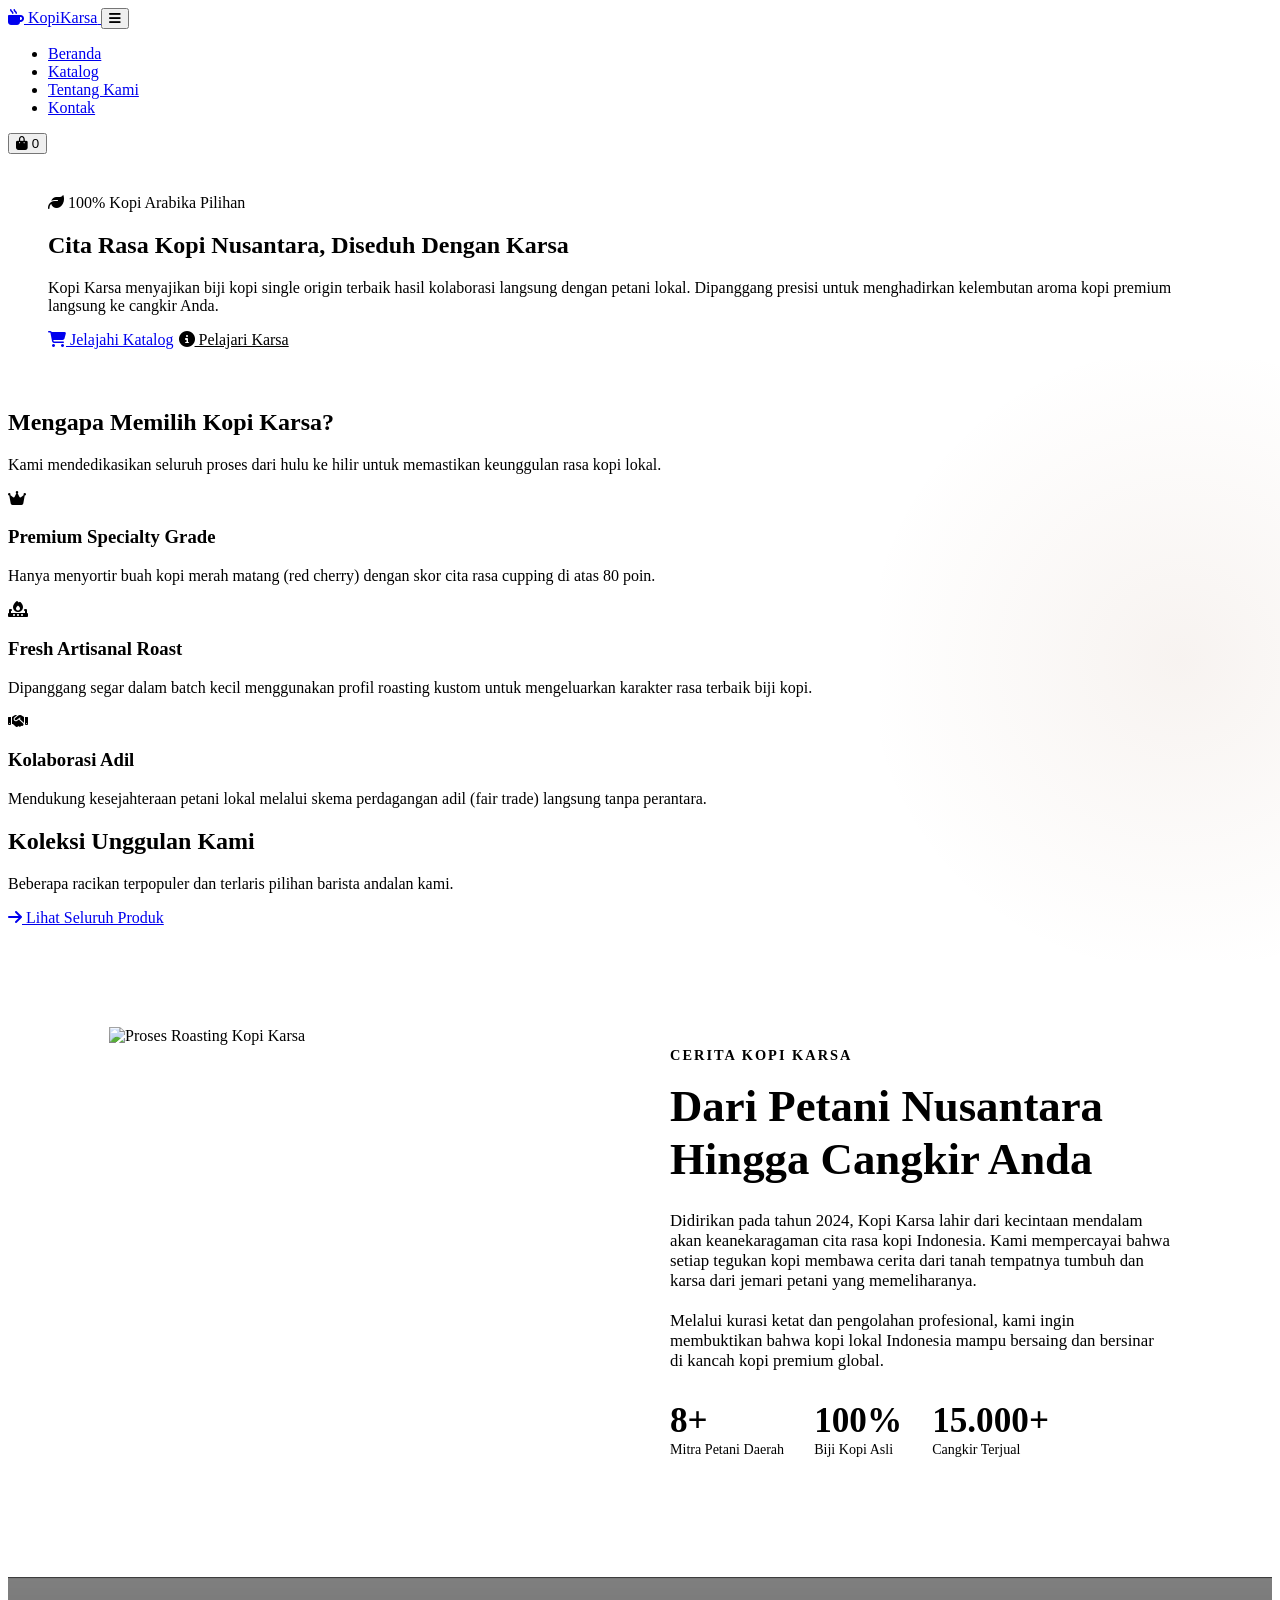
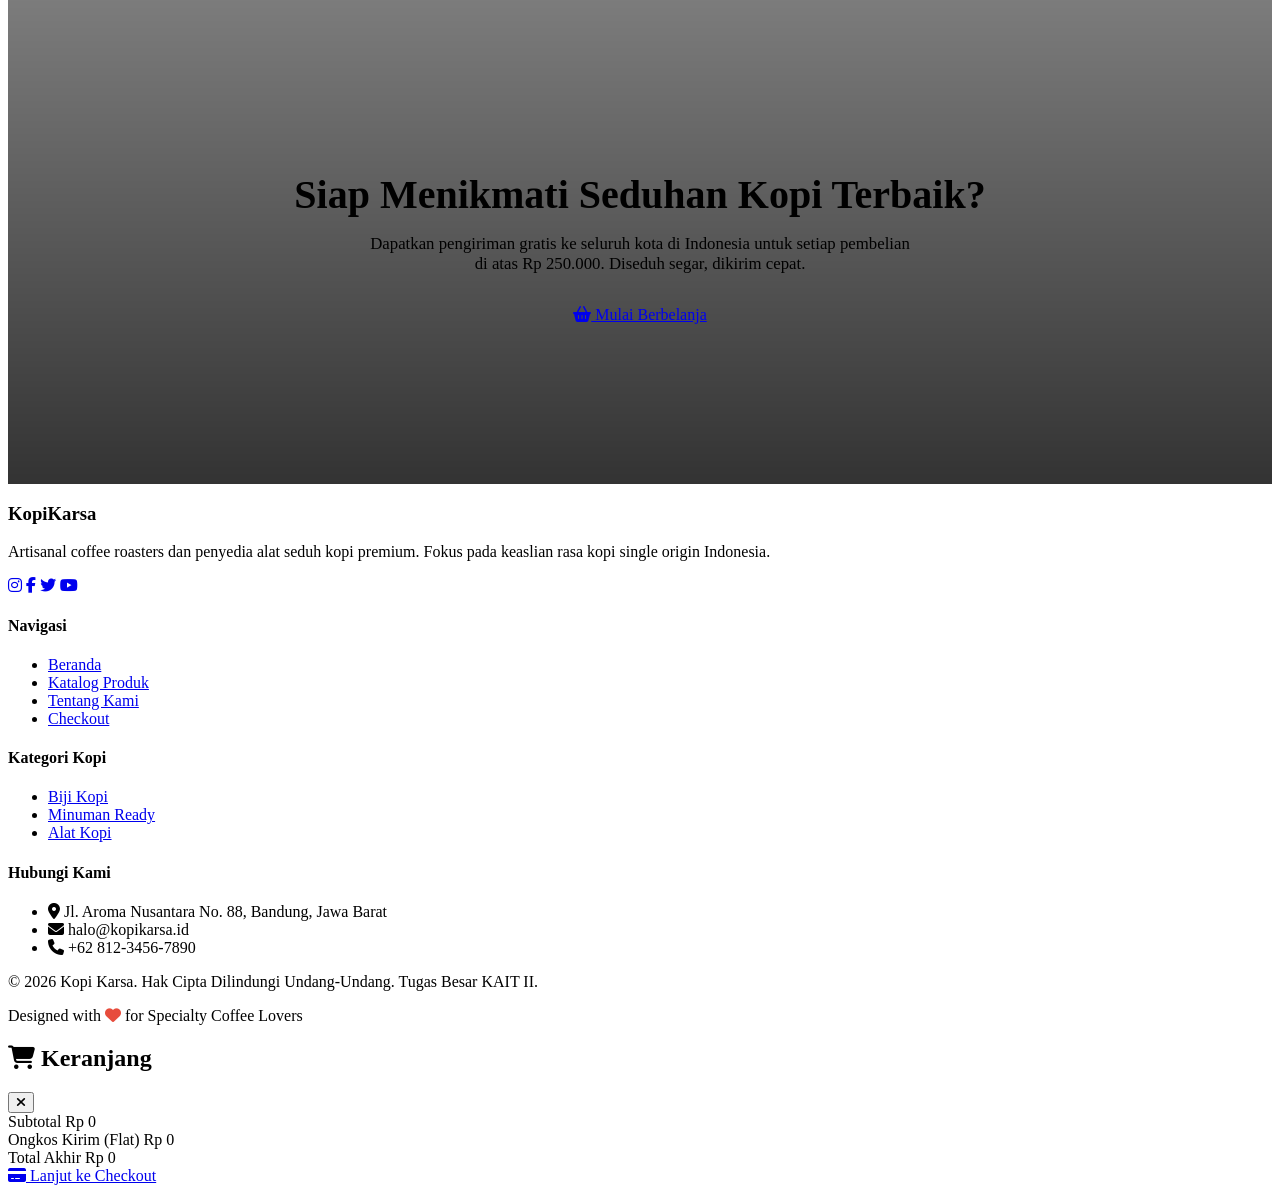
==== index.html @ cb3f7cf4 "initial commit" ====
<!DOCTYPE html>
<html lang="id">
<head>
  <meta charset="UTF-8">
  <meta name="viewport" content="width=device-width, initial-scale=1.0">
  <title>Kopi Karsa | Artisanal Coffee & Specialty Roastery</title>
  
  <!-- Meta Descriptions for SEO -->
  <meta name="description" content="Kopi Karsa menghadirkan biji kopi Arabika single origin premium terbaik dari petani lokal Indonesia. Roasting lokal segar dengan rasa autentik. Beli sekarang.">
  <meta name="keywords" content="kopi gayo, kopi specialty, biji kopi arabika, kopi lokal indonesia, kopi karsa, cold brew, manual brew, kopi premium">
  
  <!-- FontAwesome for Premium Icons -->
  <link rel="stylesheet" href="https://cdnjs.cloudflare.com/ajax/libs/font-awesome/6.4.0/css/all.min.css">
  
  <!-- Custom Style stylesheet -->
  <link rel="stylesheet" href="css/style.css">
</head>
<body>

  <!-- Background Decorative Glowing Spheres -->
  <div class="hero-glow"></div>
  <div style="position: absolute; width: 600px; height: 600px; background: radial-gradient(circle, rgba(156, 102, 68, 0.08) 0%, rgba(0,0,0,0) 75%); top: 40%; right: -200px; pointer-events: none; z-index: 1;"></div>

  <!-- Header Navigation -->
  <header>
    <div class="nav-container">
      <a href="index.html" class="nav-logo">
        <i class="fas fa-mug-hot" style="color: var(--color-primary);"></i>
        Kopi<span>Karsa</span>
      </a>
      
      <button class="menu-toggle" id="menu-toggle-btn" aria-label="Toggle Navigation Menu">
        <i class="fas fa-bars"></i>
      </button>

      <nav>
        <ul class="nav-links" id="nav-links-menu">
          <li><a href="index.html" class="active">Beranda</a></li>
          <li><a href="katalog.html">Katalog</a></li>
          <li><a href="#tentang-kami">Tentang Kami</a></li>
          <li><a href="#kontak">Kontak</a></li>
        </ul>
      </nav>

      <div class="nav-actions">
        <button id="cart-badge-btn" class="cart-badge-btn" aria-label="Open Shopping Cart">
          <i class="fas fa-shopping-bag"></i>
          <span class="cart-count" id="cart-badge-count">0</span>
        </button>
      </div>
    </div>
  </header>

  <!-- Hero Section -->
  <section class="hero">
    <div class="hero-content glass-panel" style="padding: 40px; border-radius: var(--border-radius-lg);">
      <span class="hero-badge"><i class="fas fa-leaf"></i> 100% Kopi Arabika Pilihan</span>
      <h1>Cita Rasa Kopi Nusantara, Diseduh Dengan <span>Karsa</span></h1>
      <p>Kopi Karsa menyajikan biji kopi single origin terbaik hasil kolaborasi langsung dengan petani lokal. Dipanggang presisi untuk menghadirkan kelembutan aroma kopi premium langsung ke cangkir Anda.</p>
      <div class="hero-actions">
        <a href="katalog.html" class="btn btn-primary"><i class="fas fa-shopping-cart"></i> Jelajahi Katalog</a>
        <a href="#tentang-kami" class="btn btn-glass btn-outline" style="border: 1px solid rgba(255,255,255,0.2); color: var(--text-main);"><i class="fas fa-circle-info"></i> Pelajari Karsa</a>
      </div>
    </div>
  </section>

  <!-- Highlights / Features Section -->
  <section class="features-section">
    <div class="section-header">
      <h2>Mengapa Memilih Kopi Karsa?</h2>
      <p>Kami mendedikasikan seluruh proses dari hulu ke hilir untuk memastikan keunggulan rasa kopi lokal.</p>
      <div class="section-divider"></div>
    </div>
    
    <div class="features-grid">
      <div class="feature-card glass-panel glass-panel-hover">
        <div class="feature-icon">
          <i class="fas fa-crown"></i>
        </div>
        <h3>Premium Specialty Grade</h3>
        <p>Hanya menyortir buah kopi merah matang (red cherry) dengan skor cita rasa cupping di atas 80 poin.</p>
      </div>

      <div class="feature-card glass-panel glass-panel-hover">
        <div class="feature-icon">
          <i class="fas fa-fire-burner"></i>
        </div>
        <h3>Fresh Artisanal Roast</h3>
        <p>Dipanggang segar dalam batch kecil menggunakan profil roasting kustom untuk mengeluarkan karakter rasa terbaik biji kopi.</p>
      </div>

      <div class="feature-card glass-panel glass-panel-hover">
        <div class="feature-icon">
          <i class="fas fa-handshake"></i>
        </div>
        <h3>Kolaborasi Adil</h3>
        <p>Mendukung kesejahteraan petani lokal melalui skema perdagangan adil (fair trade) langsung tanpa perantara.</p>
      </div>
    </div>
  </section>

  <!-- Featured Products Showcase -->
  <section class="featured-section">
    <div class="section-header">
      <h2>Koleksi Unggulan Kami</h2>
      <p>Beberapa racikan terpopuler dan terlaris pilihan barista andalan kami.</p>
      <div class="section-divider"></div>
    </div>

    <!-- Product Grid filled dynamically by JS -->
    <div class="product-grid" id="featured-product-grid" style="max-width: 1200px; margin: 0 auto;">
      <!-- JavaScript will inject cards here -->
    </div>

    <div class="featured-actions">
      <a href="katalog.html" class="btn btn-outline"><i class="fas fa-arrow-right"></i> Lihat Seluruh Produk</a>
    </div>
  </section>

  <!-- Brand Philosophy (Tentang Kami) -->
  <section id="tentang-kami" style="padding: 100px 8%; position: relative;">
    <div style="display: grid; grid-template-columns: 1fr 1fr; gap: 60px; align-items: center; max-width: 1200px; margin: 0 auto;">
      <div class="glass-panel" style="overflow: hidden; border-radius: var(--border-radius-lg); height: 450px;">
        <!-- Embedded Unsplash Coffee Roast Process Image -->
        <img src="https://images.unsplash.com/photo-1511920170033-f8396924c348?q=80&w=600&auto=format&fit=crop" alt="Proses Roasting Kopi Karsa" style="width: 100%; height: 100%; object-fit: cover;">
      </div>
      
      <div>
        <span style="color: var(--color-primary); text-transform: uppercase; letter-spacing: 2px; font-size: 0.9rem; font-weight: 600;">Cerita Kopi Karsa</span>
        <h2 style="font-size: 2.8rem; margin: 16px 0 24px; line-height: 1.2;">Dari Petani Nusantara Hingga Cangkir Anda</h2>
        <p style="color: var(--text-muted); margin-bottom: 20px; font-size: 1.05rem;">
          Didirikan pada tahun 2024, Kopi Karsa lahir dari kecintaan mendalam akan keanekaragaman cita rasa kopi Indonesia. Kami mempercayai bahwa setiap tegukan kopi membawa cerita dari tanah tempatnya tumbuh dan karsa dari jemari petani yang memeliharanya.
        </p>
        <p style="color: var(--text-muted); margin-bottom: 30px; font-size: 1.05rem;">
          Melalui kurasi ketat dan pengolahan profesional, kami ingin membuktikan bahwa kopi lokal Indonesia mampu bersaing dan bersinar di kancah kopi premium global.
        </p>
        <div style="display: flex; gap: 30px;">
          <div style="display: flex; flex-direction: column;">
            <span style="color: var(--color-primary); font-size: 2.2rem; font-family: var(--font-serif); font-weight: 700;">8+</span>
            <span style="color: var(--text-muted); font-size: 0.88rem;">Mitra Petani Daerah</span>
          </div>
          <div style="display: flex; flex-direction: column;">
            <span style="color: var(--color-primary); font-size: 2.2rem; font-family: var(--font-serif); font-weight: 700;">100%</span>
            <span style="color: var(--text-muted); font-size: 0.88rem;">Biji Kopi Asli</span>
          </div>
          <div style="display: flex; flex-direction: column;">
            <span style="color: var(--color-primary); font-size: 2.2rem; font-family: var(--font-serif); font-weight: 700;">15.000+</span>
            <span style="color: var(--text-muted); font-size: 0.88rem;">Cangkir Terjual</span>
          </div>
        </div>
      </div>
    </div>
  </section>

  <!-- CTA Banner Section -->
  <section style="padding: 100px 8%; background: linear-gradient(rgba(0,0,0,0.5), rgba(0,0,0,0.8)), url('assets/images/coffee_hero.png'); background-size: cover; background-position: center; border-top: 1px solid rgba(255,255,255,0.05); text-align: center;">
    <div class="glass-panel" style="max-width: 800px; margin: 0 auto; padding: 60px 40px; border-radius: var(--border-radius-lg);">
      <h2 style="font-size: 2.5rem; margin-bottom: 16px;">Siap Menikmati Seduhan Kopi Terbaik?</h2>
      <p style="color: var(--text-muted); max-width: 550px; margin: 0 auto 32px; font-size: 1.05rem;">
        Dapatkan pengiriman gratis ke seluruh kota di Indonesia untuk setiap pembelian di atas Rp 250.000. Diseduh segar, dikirim cepat.
      </p>
      <a href="katalog.html" class="btn btn-primary"><i class="fas fa-shopping-basket"></i> Mulai Berbelanja</a>
    </div>
  </section>

  <!-- Contacts and Footer -->
  <footer id="kontak">
    <div class="footer-grid">
      <div class="footer-brand">
        <h3>Kopi<span>Karsa</span></h3>
        <p>Artisanal coffee roasters dan penyedia alat seduh kopi premium. Fokus pada keaslian rasa kopi single origin Indonesia.</p>
        <div class="social-links">
          <a href="#" class="social-icon" aria-label="Instagram"><i class="fab fa-instagram"></i></a>
          <a href="#" class="social-icon" aria-label="Facebook"><i class="fab fa-facebook-f"></i></a>
          <a href="#" class="social-icon" aria-label="Twitter"><i class="fab fa-twitter"></i></a>
          <a href="#" class="social-icon" aria-label="YouTube"><i class="fab fa-youtube"></i></a>
        </div>
      </div>

      <div class="footer-col">
        <h4>Navigasi</h4>
        <ul>
          <li><a href="index.html">Beranda</a></li>
          <li><a href="katalog.html">Katalog Produk</a></li>
          <li><a href="#tentang-kami">Tentang Kami</a></li>
          <li><a href="checkout.html">Checkout</a></li>
        </ul>
      </div>

      <div class="footer-col">
        <h4>Kategori Kopi</h4>
        <ul>
          <li><a href="katalog.html?category=Biji+Kopi">Biji Kopi</a></li>
          <li><a href="katalog.html?category=Minuman+Ready">Minuman Ready</a></li>
          <li><a href="katalog.html?category=Alat+Kopi">Alat Kopi</a></li>
        </ul>
      </div>

      <div class="footer-col">
        <h4>Hubungi Kami</h4>
        <ul class="contact-info-list">
          <li>
            <i class="fas fa-location-dot"></i>
            <span>Jl. Aroma Nusantara No. 88, Bandung, Jawa Barat</span>
          </li>
          <li>
            <i class="fas fa-envelope"></i>
            <span>halo@kopikarsa.id</span>
          </li>
          <li>
            <i class="fas fa-phone"></i>
            <span>+62 812-3456-7890</span>
          </li>
        </ul>
      </div>
    </div>

    <div class="footer-bottom">
      <p>&copy; 2026 Kopi Karsa. Hak Cipta Dilindungi Undang-Undang. Tugas Besar KAIT II.</p>
      <p>Designed with <i class="fas fa-heart" style="color: #e74c3c;"></i> for Specialty Coffee Lovers</p>
    </div>
  </footer>

  <!-- Shopping Cart Slide Drawer Overlay & Container -->
  <div class="cart-drawer-overlay" id="cart-drawer-overlay"></div>
  
  <div class="cart-drawer" id="cart-drawer">
    <div class="cart-header">
      <h2><i class="fas fa-shopping-cart" style="color: var(--color-primary);"></i> Keranjang</h2>
      <button class="cart-drawer-close" id="cart-drawer-close" aria-label="Close Shopping Cart">
        <i class="fas fa-times"></i>
      </button>
    </div>
    
    <div class="cart-items-list" id="cart-items-list">
      <!-- Items dynamically populated by cart.js -->
    </div>
    
    <div class="cart-footer">
      <div class="cart-summary-row">
        <span>Subtotal</span>
        <span id="cart-subtotal-val">Rp 0</span>
      </div>
      <div class="cart-summary-row">
        <span>Ongkos Kirim (Flat)</span>
        <span id="cart-shipping-val">Rp 0</span>
      </div>
      <div class="cart-summary-row grand-total">
        <span>Total Akhir</span>
        <span id="cart-total-val">Rp 0</span>
      </div>
      <a href="checkout.html" class="btn btn-primary btn-checkout" id="btn-drawer-checkout">
        <i class="fas fa-credit-card"></i> Lanjut ke Checkout
      </a>
    </div>
  </div>

  <!-- JavaScript scripts -->
  <script src="js/products.js"></script>
  <script src="js/cart.js"></script>
  <script>
    // Local script to render top 3 featured products
    window.addEventListener('DOMContentLoaded', () => {
      const featuredGrid = document.getElementById('featured-product-grid');
      if (featuredGrid && window.products) {
        // Grab first 3 products
        const featuredProducts = window.products.slice(0, 3);
        featuredProducts.forEach(prod => {
          const card = document.createElement('div');
          card.className = 'product-card glass-panel glass-panel-hover';
          card.innerHTML = `
            <div class="product-image-wrapper">
              <span class="product-category-tag">${prod.category}</span>
              <img src="${prod.image}" alt="${prod.name}" loading="lazy">
            </div>
            <div class="product-info">
              <h3 class="product-title">${prod.name}</h3>
              <p class="product-desc">${prod.description}</p>
              <div class="product-stock ${prod.stock <= 8 ? 'low-stock' : ''}">
                Stok tersedia: <strong>${prod.stock}</strong>
              </div>
              <div class="product-footer">
                <div class="product-price">${formatCurrency(prod.price)}</div>
                <button class="btn btn-primary btn-add-cart" onclick="addToCart(${prod.id}, 1)">
                  <i class="fas fa-cart-plus"></i> Beli
                </button>
              </div>
            </div>
          `;
          featuredGrid.appendChild(card);
        });
      }
      
      // Hook up drawer close button
      const drawerClose = document.getElementById('cart-drawer-close');
      if (drawerClose) {
        drawerClose.addEventListener('click', closeCartDrawer);
      }
    });
  </script>
</body>
</html>
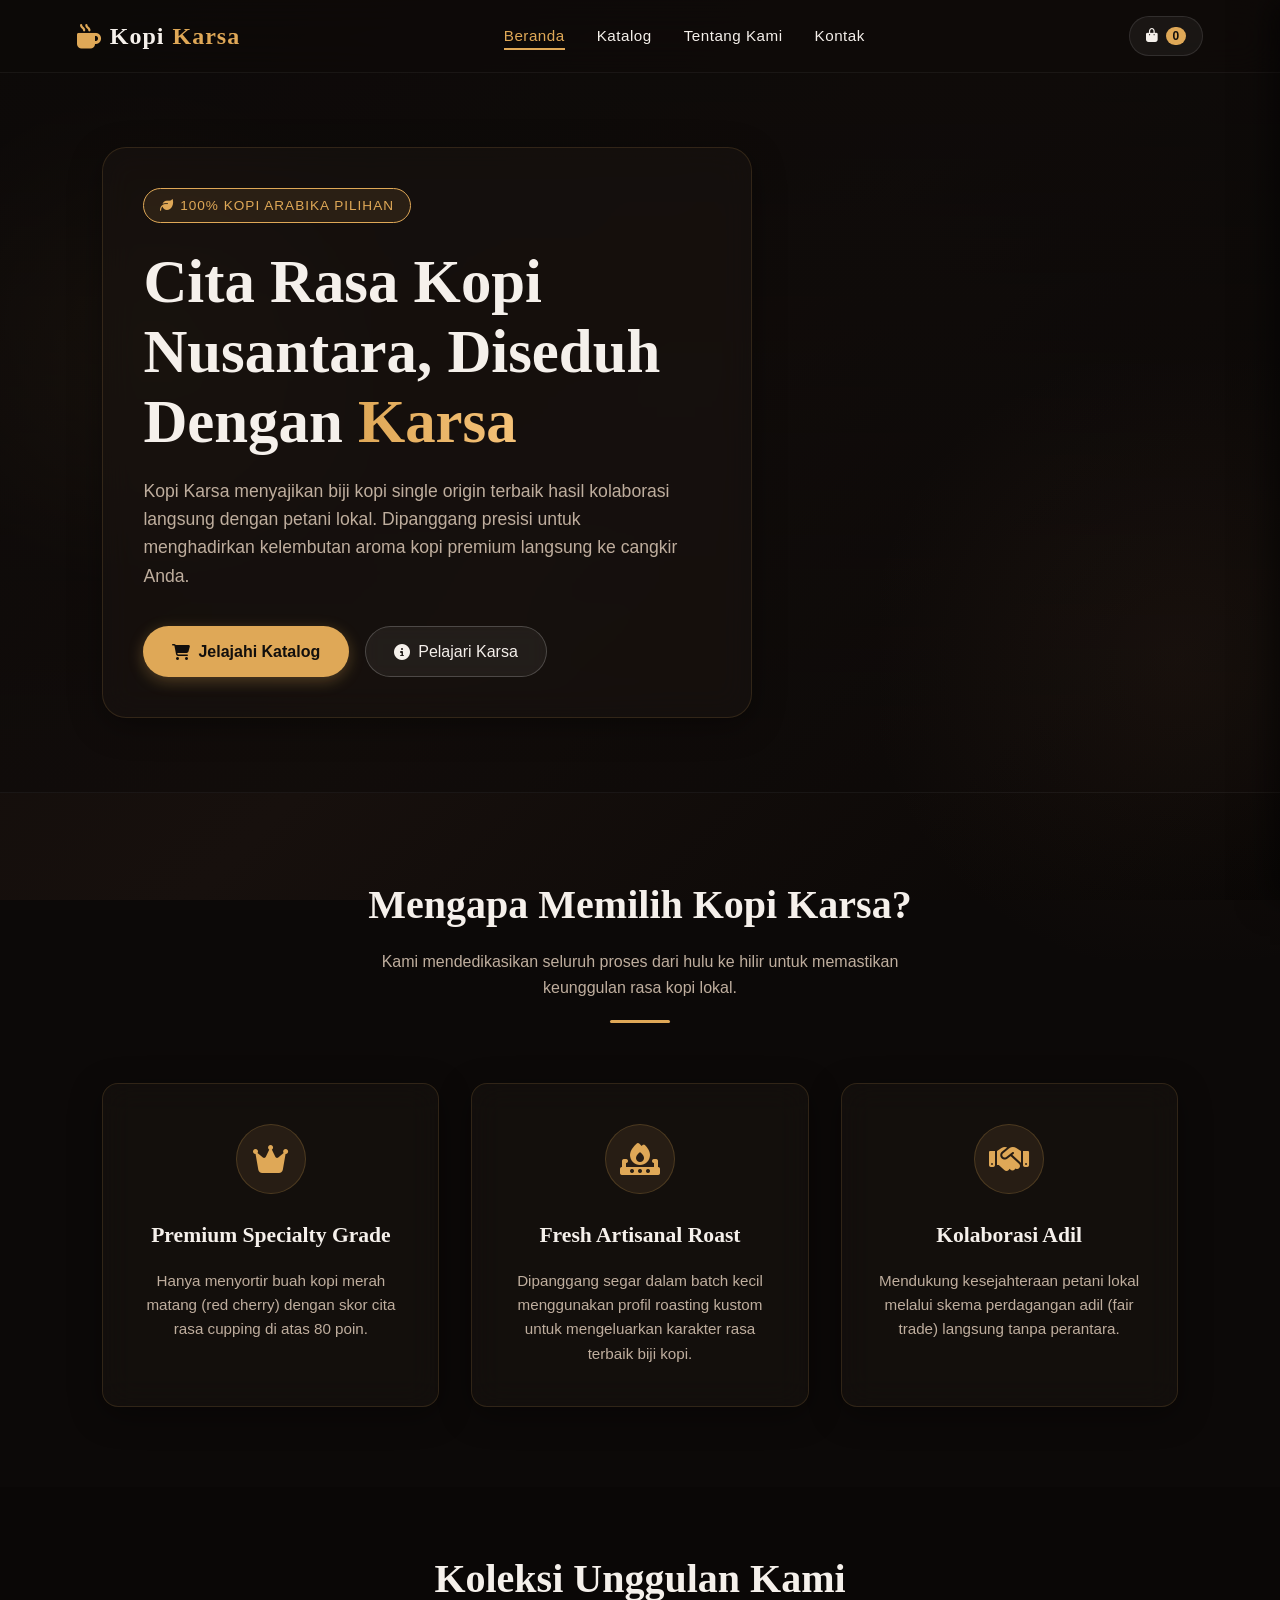
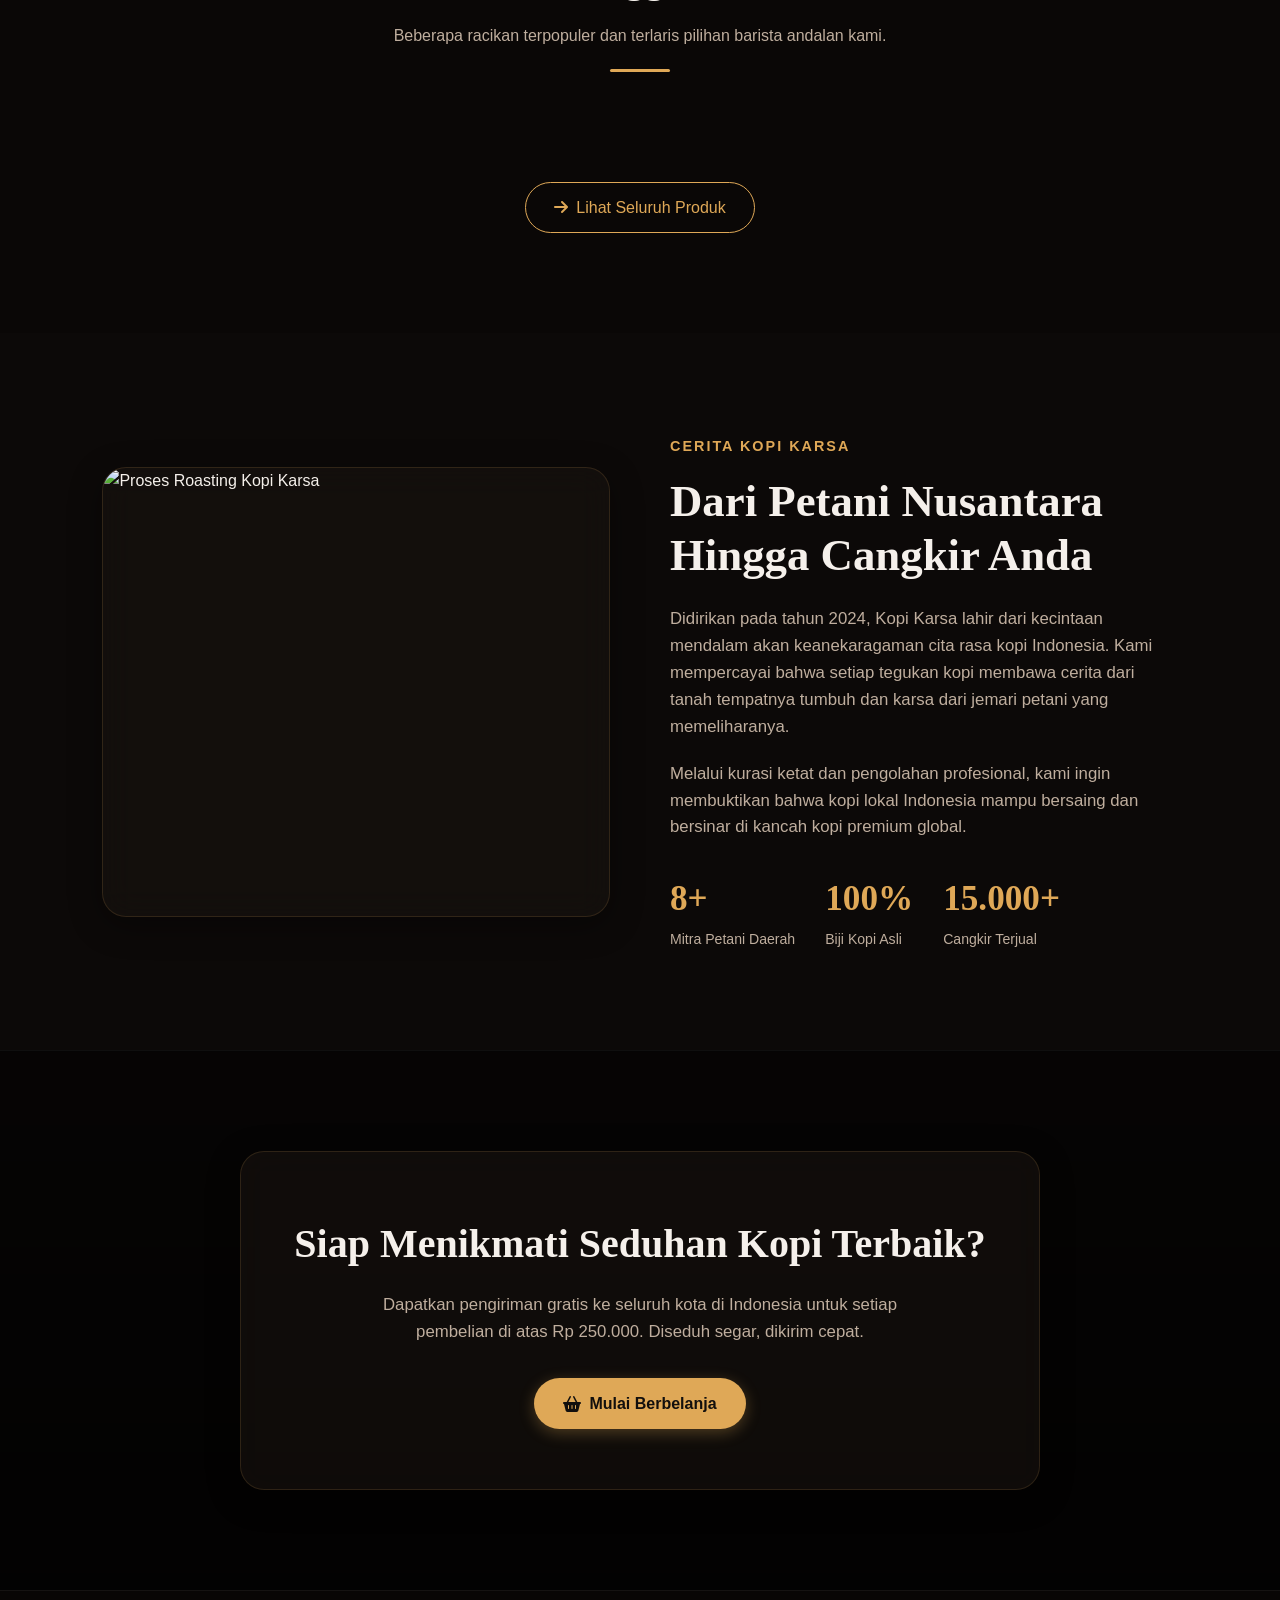
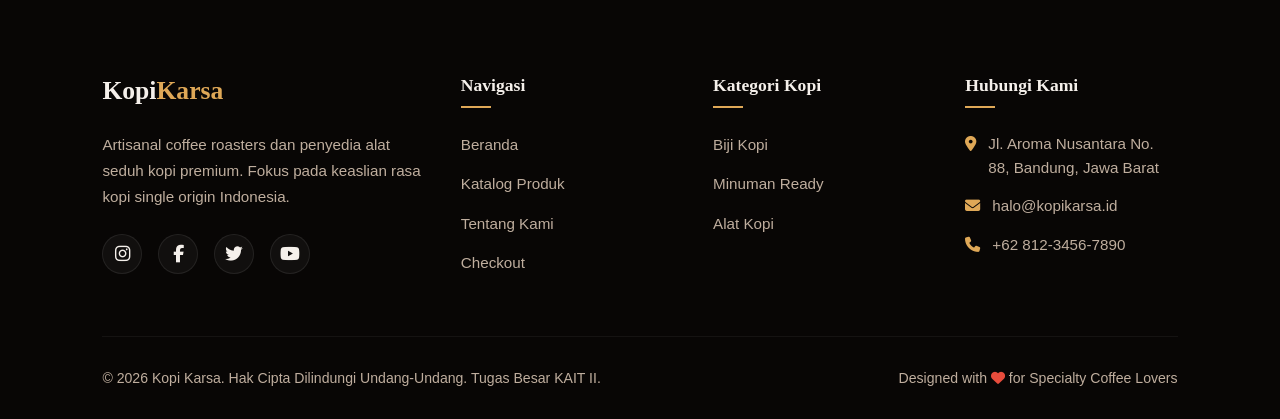
==== commit b6e66876: "Update stylesheet link in index.html" ====
--- a/index.html
+++ b/index.html
@@ -13,7 +13,7 @@
   <link rel="stylesheet" href="https://cdnjs.cloudflare.com/ajax/libs/font-awesome/6.4.0/css/all.min.css">
   
   <!-- Custom Style stylesheet -->
-  <link rel="stylesheet" href="css/style.css">
+  <link rel="stylesheet" href="style.css">
 </head>
 <body>
 
--- a/style.css
+++ b/style.css
@@ -0,0 +1,1536 @@
+/* Import Google Fonts */
+@import url('https://fonts.googleapis.com/css2?family=Outfit:wght@300;400;500;600;700&family=Playfair+Display:ital,wght@0,400;0,600;0,700;1,400&display=swap');
+
+/* Color Variables & Theme Tokens */
+:root {
+  --bg-main: #0c0908;
+  --bg-gradient: linear-gradient(135deg, #0f0b09 0%, #17100d 50%, #080605 100%);
+  --glass-bg: rgba(26, 20, 17, 0.55);
+  --glass-bg-hover: rgba(38, 30, 26, 0.7);
+  --glass-border: rgba(223, 168, 87, 0.15);
+  --glass-border-focus: rgba(223, 168, 87, 0.4);
+  --color-primary: #dfa857; /* Amber Gold */
+  --color-primary-hover: #f5c278;
+  --color-accent: #9c6644; /* Warm Brown */
+  --text-main: #f5f0eb; /* Off-white */
+  --text-muted: #bfae9e; /* Soft Taupe */
+  --text-dark: #120f0d;
+  --font-sans: 'Outfit', sans-serif;
+  --font-serif: 'Playfair Display', serif;
+  --shadow-glow: 0 0 20px rgba(223, 168, 87, 0.15);
+  --shadow-glow-hover: 0 0 30px rgba(223, 168, 87, 0.3);
+  --transition-smooth: all 0.35s cubic-bezier(0.25, 0.8, 0.25, 1);
+  --border-radius-sm: 8px;
+  --border-radius-md: 16px;
+  --border-radius-lg: 24px;
+}
+
+/* Base Reset */
+* {
+  box-sizing: border-box;
+  margin: 0;
+  padding: 0;
+}
+
+html {
+  scroll-behavior: smooth;
+}
+
+body {
+  font-family: var(--font-sans);
+  background: var(--bg-main);
+  background-image: var(--bg-gradient);
+  background-attachment: fixed;
+  color: var(--text-main);
+  line-height: 1.6;
+  min-height: 100vh;
+  overflow-x: hidden;
+}
+
+h1, h2, h3, h4, .font-serif {
+  font-family: var(--font-serif);
+}
+
+a {
+  color: inherit;
+  text-decoration: none;
+  transition: var(--transition-smooth);
+}
+
+button, input, select, textarea {
+  font-family: inherit;
+  color: inherit;
+}
+
+/* Global Glassmorphism Class Utilities */
+.glass-panel {
+  background: var(--glass-bg);
+  backdrop-filter: blur(16px) saturate(120%);
+  -webkit-backdrop-filter: blur(16px) saturate(120%);
+  border: 1px solid var(--glass-border);
+  border-radius: var(--border-radius-md);
+  box-shadow: 0 8px 32px 0 rgba(0, 0, 0, 0.37);
+  transition: var(--transition-smooth);
+}
+
+.glass-panel-hover:hover {
+  background: var(--glass-bg-hover);
+  border-color: var(--glass-border-focus);
+  box-shadow: var(--shadow-glow-hover);
+  transform: translateY(-4px);
+}
+
+.glass-card {
+  background: rgba(255, 255, 255, 0.03);
+  backdrop-filter: blur(12px);
+  -webkit-backdrop-filter: blur(12px);
+  border: 1px solid rgba(255, 255, 255, 0.07);
+  border-radius: var(--border-radius-md);
+  box-shadow: 0 4px 20px rgba(0, 0, 0, 0.2);
+  transition: var(--transition-smooth);
+}
+
+/* Premium Buttons */
+.btn {
+  display: inline-flex;
+  align-items: center;
+  justify-content: center;
+  gap: 8px;
+  padding: 12px 28px;
+  border-radius: 50px;
+  font-weight: 500;
+  cursor: pointer;
+  transition: var(--transition-smooth);
+  border: 1px solid transparent;
+}
+
+.btn-primary {
+  background: var(--color-primary);
+  color: var(--text-dark);
+  font-weight: 600;
+  box-shadow: 0 4px 15px rgba(223, 168, 87, 0.3);
+}
+
+.btn-primary:hover {
+  background: var(--color-primary-hover);
+  box-shadow: var(--shadow-glow-hover);
+  transform: scale(1.02);
+}
+
+.btn-outline {
+  background: transparent;
+  border: 1px solid var(--color-primary);
+  color: var(--color-primary);
+}
+
+.btn-outline:hover {
+  background: rgba(223, 168, 87, 0.1);
+  color: var(--text-main);
+  border-color: var(--text-main);
+  box-shadow: var(--shadow-glow);
+}
+
+.btn-glass {
+  background: rgba(255, 255, 255, 0.05);
+  border: 1px solid rgba(255, 255, 255, 0.1);
+  backdrop-filter: blur(8px);
+}
+
+.btn-glass:hover {
+  background: rgba(255, 255, 255, 0.12);
+  border-color: var(--color-primary);
+  box-shadow: var(--shadow-glow);
+}
+
+/* Header & Navigation Bar */
+header {
+  position: sticky;
+  top: 0;
+  z-index: 100;
+  width: 100%;
+}
+
+.nav-container {
+  display: flex;
+  justify-content: space-between;
+  align-items: center;
+  padding: 16px 6%;
+  background: rgba(12, 9, 8, 0.7);
+  backdrop-filter: blur(20px);
+  -webkit-backdrop-filter: blur(20px);
+  border-bottom: 1px solid rgba(255, 255, 255, 0.05);
+  transition: var(--transition-smooth);
+}
+
+.nav-logo {
+  font-family: var(--font-serif);
+  font-size: 1.5rem;
+  font-weight: 700;
+  display: flex;
+  align-items: center;
+  gap: 8px;
+  letter-spacing: 1px;
+}
+
+.nav-logo span {
+  color: var(--color-primary);
+}
+
+.nav-links {
+  display: flex;
+  list-style: none;
+  gap: 32px;
+}
+
+.nav-links a {
+  font-weight: 400;
+  font-size: 0.95rem;
+  letter-spacing: 0.5px;
+  position: relative;
+  padding: 6px 0;
+}
+
+.nav-links a::after {
+  content: '';
+  position: absolute;
+  bottom: 0;
+  left: 0;
+  width: 0;
+  height: 2px;
+  background-color: var(--color-primary);
+  transition: var(--transition-smooth);
+}
+
+.nav-links a:hover::after,
+.nav-links a.active::after {
+  width: 100%;
+}
+
+.nav-links a:hover,
+.nav-links a.active {
+  color: var(--color-primary);
+}
+
+.nav-actions {
+  display: flex;
+  align-items: center;
+  gap: 16px;
+}
+
+/* Shopping Cart Badge Button */
+.cart-badge-btn {
+  background: rgba(255, 255, 255, 0.05);
+  border: 1px solid rgba(255, 255, 255, 0.1);
+  padding: 10px 16px;
+  border-radius: 50px;
+  cursor: pointer;
+  position: relative;
+  display: flex;
+  align-items: center;
+  gap: 8px;
+  font-weight: 500;
+  transition: var(--transition-smooth);
+}
+
+.cart-badge-btn:hover {
+  background: rgba(223, 168, 87, 0.1);
+  border-color: var(--color-primary);
+  box-shadow: var(--shadow-glow);
+}
+
+.cart-count {
+  background: var(--color-primary);
+  color: var(--text-dark);
+  font-size: 0.75rem;
+  font-weight: 700;
+  padding: 2px 7px;
+  border-radius: 20px;
+  min-width: 18px;
+  text-align: center;
+}
+
+/* Mobile Menu Toggle */
+.menu-toggle {
+  display: none;
+  background: none;
+  border: none;
+  cursor: pointer;
+  color: var(--text-main);
+  font-size: 1.5rem;
+}
+
+/* Hero Section */
+.hero {
+  position: relative;
+  min-height: 80vh;
+  display: flex;
+  align-items: center;
+  padding: 0 8%;
+  background-image: linear-gradient(rgba(12, 9, 8, 0.75), rgba(12, 9, 8, 0.5)), url('../assets/images/coffee_hero.png');
+  background-size: cover;
+  background-position: center;
+  border-bottom: 1px solid rgba(255, 255, 255, 0.05);
+}
+
+.hero-glow {
+  position: absolute;
+  width: 500px;
+  height: 500px;
+  background: radial-gradient(circle, rgba(223, 168, 87, 0.12) 0%, rgba(0, 0, 0, 0) 70%);
+  top: 10%;
+  left: -100px;
+  pointer-events: none;
+}
+
+.hero-content {
+  max-width: 650px;
+  z-index: 2;
+}
+
+.hero-badge {
+  display: inline-block;
+  background: rgba(223, 168, 87, 0.1);
+  border: 1px solid var(--color-primary);
+  color: var(--color-primary);
+  padding: 6px 16px;
+  border-radius: 50px;
+  font-size: 0.85rem;
+  font-weight: 500;
+  margin-bottom: 24px;
+  text-transform: uppercase;
+  letter-spacing: 1px;
+}
+
+.hero-content h1 {
+  font-size: 3.8rem;
+  line-height: 1.15;
+  margin-bottom: 20px;
+  font-weight: 700;
+}
+
+.hero-content h1 span {
+  color: var(--color-primary);
+  background: linear-gradient(to right, #dfa857, #f5c278);
+  -webkit-background-clip: text;
+  -webkit-text-fill-color: transparent;
+}
+
+.hero-content p {
+  font-size: 1.1rem;
+  color: var(--text-muted);
+  margin-bottom: 36px;
+  max-width: 550px;
+}
+
+.hero-actions {
+  display: flex;
+  gap: 16px;
+}
+
+/* Feature Highlights Grid */
+.features-section {
+  padding: 80px 8%;
+  position: relative;
+}
+
+.section-header {
+  text-align: center;
+  margin-bottom: 60px;
+  position: relative;
+}
+
+.section-header h2 {
+  font-size: 2.5rem;
+  margin-bottom: 12px;
+}
+
+.section-header p {
+  color: var(--text-muted);
+  max-width: 600px;
+  margin: 0 auto;
+}
+
+.section-divider {
+  width: 60px;
+  height: 3px;
+  background: var(--color-primary);
+  margin: 20px auto 0;
+  border-radius: 2px;
+}
+
+.features-grid {
+  display: grid;
+  grid-template-columns: repeat(auto-fit, minmax(300px, 1fr));
+  gap: 32px;
+}
+
+.feature-card {
+  padding: 40px 30px;
+  text-align: center;
+}
+
+.feature-icon {
+  width: 70px;
+  height: 70px;
+  background: rgba(223, 168, 87, 0.1);
+  border: 1px solid rgba(223, 168, 87, 0.2);
+  border-radius: 50%;
+  display: flex;
+  align-items: center;
+  justify-content: center;
+  margin: 0 auto 24px;
+  color: var(--color-primary);
+  font-size: 2rem;
+  transition: var(--transition-smooth);
+}
+
+.feature-card:hover .feature-icon {
+  background: var(--color-primary);
+  color: var(--text-dark);
+  transform: rotateY(180deg);
+  box-shadow: var(--shadow-glow);
+}
+
+.feature-card h3 {
+  font-size: 1.35rem;
+  margin-bottom: 16px;
+}
+
+.feature-card p {
+  color: var(--text-muted);
+  font-size: 0.95rem;
+}
+
+/* Featured Products on Home Page */
+.featured-section {
+  padding: 60px 8% 100px;
+  background: rgba(0, 0, 0, 0.2);
+}
+
+.featured-actions {
+  text-align: center;
+  margin-top: 50px;
+}
+
+/* Product Catalog Filter & Search Section */
+.catalog-page-container {
+  padding: 40px 6% 100px;
+}
+
+.catalog-layout {
+  display: grid;
+  grid-template-columns: 280px 1fr;
+  gap: 40px;
+  margin-top: 40px;
+  align-items: start;
+}
+
+/* Glass Filter Sidebar */
+.filter-sidebar {
+  padding: 30px 24px;
+  position: sticky;
+  top: 100px;
+}
+
+.filter-group {
+  margin-bottom: 28px;
+  border-bottom: 1px solid rgba(255, 255, 255, 0.05);
+  padding-bottom: 24px;
+}
+
+.filter-group:last-child {
+  border-bottom: none;
+  padding-bottom: 0;
+}
+
+.filter-group h3 {
+  font-size: 1.1rem;
+  margin-bottom: 16px;
+  color: var(--color-primary);
+  font-weight: 600;
+  letter-spacing: 0.5px;
+}
+
+.search-wrapper {
+  position: relative;
+}
+
+.search-input {
+  width: 100%;
+  padding: 12px 16px 12px 40px;
+  background: rgba(255, 255, 255, 0.03);
+  border: 1px solid rgba(255, 255, 255, 0.1);
+  border-radius: var(--border-radius-sm);
+  color: var(--text-main);
+  outline: none;
+  transition: var(--transition-smooth);
+}
+
+.search-input:focus {
+  border-color: var(--color-primary);
+  background: rgba(255, 255, 255, 0.08);
+  box-shadow: 0 0 10px rgba(223, 168, 87, 0.1);
+}
+
+.search-icon {
+  position: absolute;
+  left: 14px;
+  top: 50%;
+  transform: translateY(-50%);
+  color: var(--text-muted);
+}
+
+.category-list {
+  display: flex;
+  flex-direction: column;
+  gap: 12px;
+}
+
+.category-checkbox {
+  display: flex;
+  align-items: center;
+  gap: 10px;
+  cursor: pointer;
+  font-size: 0.95rem;
+  color: var(--text-muted);
+  transition: var(--transition-smooth);
+}
+
+.category-checkbox:hover {
+  color: var(--text-main);
+}
+
+.category-checkbox input[type="checkbox"] {
+  accent-color: var(--color-primary);
+  width: 16px;
+  height: 16px;
+  cursor: pointer;
+}
+
+.price-range-wrapper {
+  padding-top: 10px;
+}
+
+.price-slider {
+  width: 100%;
+  accent-color: var(--color-primary);
+  margin-bottom: 12px;
+}
+
+.price-labels {
+  display: flex;
+  justify-content: space-between;
+  font-size: 0.85rem;
+  color: var(--text-muted);
+}
+
+/* Product Catalog Grid */
+.catalog-content h2 {
+  font-size: 2rem;
+  margin-bottom: 6px;
+}
+
+.catalog-info {
+  display: flex;
+  justify-content: space-between;
+  align-items: center;
+  margin-bottom: 24px;
+  color: var(--text-muted);
+  font-size: 0.95rem;
+}
+
+.sort-select {
+  padding: 8px 16px;
+  background: var(--glass-bg);
+  border: 1px solid rgba(255, 255, 255, 0.1);
+  border-radius: var(--border-radius-sm);
+  color: var(--text-main);
+  outline: none;
+  cursor: pointer;
+  transition: var(--transition-smooth);
+}
+
+.sort-select:focus {
+  border-color: var(--color-primary);
+}
+
+.product-grid {
+  display: grid;
+  grid-template-columns: repeat(auto-fill, minmax(280px, 1fr));
+  gap: 30px;
+}
+
+/* Glass Product Card */
+.product-card {
+  display: flex;
+  flex-direction: column;
+  height: 100%;
+  overflow: hidden;
+  position: relative;
+}
+
+.product-image-wrapper {
+  position: relative;
+  width: 100%;
+  height: 240px;
+  overflow: hidden;
+  border-bottom: 1px solid rgba(255, 255, 255, 0.05);
+}
+
+.product-card img {
+  width: 100%;
+  height: 100%;
+  object-fit: cover;
+  transition: transform 0.6s cubic-bezier(0.25, 1, 0.5, 1);
+}
+
+.product-card:hover img {
+  transform: scale(1.08);
+}
+
+.product-category-tag {
+  position: absolute;
+  top: 14px;
+  left: 14px;
+  background: rgba(12, 9, 8, 0.6);
+  backdrop-filter: blur(8px);
+  -webkit-backdrop-filter: blur(8px);
+  border: 1px solid rgba(255, 255, 255, 0.1);
+  padding: 4px 12px;
+  border-radius: 20px;
+  font-size: 0.75rem;
+  font-weight: 500;
+  color: var(--color-primary);
+}
+
+.product-info {
+  padding: 24px;
+  display: flex;
+  flex-direction: column;
+  flex-grow: 1;
+}
+
+.product-title {
+  font-size: 1.25rem;
+  margin-bottom: 10px;
+  font-weight: 600;
+  line-height: 1.3;
+  min-height: 3.25rem;
+  display: -webkit-box;
+  -webkit-line-clamp: 2;
+  -webkit-box-orient: vertical;
+  overflow: hidden;
+}
+
+.product-desc {
+  font-size: 0.88rem;
+  color: var(--text-muted);
+  margin-bottom: 20px;
+  flex-grow: 1;
+  display: -webkit-box;
+  -webkit-line-clamp: 2;
+  -webkit-box-orient: vertical;
+  overflow: hidden;
+}
+
+.product-footer {
+  display: flex;
+  justify-content: space-between;
+  align-items: center;
+  margin-top: auto;
+}
+
+.product-price {
+  font-family: var(--font-sans);
+  font-weight: 700;
+  font-size: 1.2rem;
+  color: var(--color-primary);
+}
+
+.product-stock {
+  font-size: 0.8rem;
+  color: var(--text-muted);
+  margin-bottom: 12px;
+}
+
+.product-stock.low-stock {
+  color: #ff6b6b;
+  font-weight: 500;
+}
+
+.btn-add-cart {
+  padding: 8px 16px;
+  font-size: 0.9rem;
+}
+
+/* Detail Modal Overlay */
+.modal-overlay {
+  position: fixed;
+  top: 0;
+  left: 0;
+  right: 0;
+  bottom: 0;
+  background: rgba(0, 0, 0, 0.8);
+  backdrop-filter: blur(12px);
+  -webkit-backdrop-filter: blur(12px);
+  z-index: 200;
+  display: flex;
+  align-items: center;
+  justify-content: center;
+  opacity: 0;
+  pointer-events: none;
+  transition: opacity 0.35s ease;
+  padding: 20px;
+}
+
+.modal-overlay.active {
+  opacity: 1;
+  pointer-events: auto;
+}
+
+.modal-container {
+  max-width: 850px;
+  width: 100%;
+  max-height: 90vh;
+  overflow-y: auto;
+  position: relative;
+  transform: scale(0.9);
+  transition: transform 0.35s cubic-bezier(0.25, 1, 0.5, 1);
+  padding: 40px;
+}
+
+.modal-overlay.active .modal-container {
+  transform: scale(1);
+}
+
+.modal-close {
+  position: absolute;
+  top: 20px;
+  right: 20px;
+  background: rgba(255, 255, 255, 0.05);
+  border: 1px solid rgba(255, 255, 255, 0.1);
+  width: 40px;
+  height: 40px;
+  border-radius: 50%;
+  display: flex;
+  align-items: center;
+  justify-content: center;
+  cursor: pointer;
+  transition: var(--transition-smooth);
+}
+
+.modal-close:hover {
+  background: var(--color-primary);
+  color: var(--text-dark);
+  transform: rotate(90deg);
+}
+
+.modal-content-grid {
+  display: grid;
+  grid-template-columns: 1fr 1.2fr;
+  gap: 40px;
+}
+
+.modal-img-wrapper {
+  width: 100%;
+  height: 380px;
+  border-radius: var(--border-radius-md);
+  overflow: hidden;
+  border: 1px solid rgba(255, 255, 255, 0.1);
+}
+
+.modal-img-wrapper img {
+  width: 100%;
+  height: 100%;
+  object-fit: cover;
+}
+
+.modal-details {
+  display: flex;
+  flex-direction: column;
+}
+
+.modal-category {
+  color: var(--color-primary);
+  text-transform: uppercase;
+  font-size: 0.85rem;
+  letter-spacing: 1.5px;
+  margin-bottom: 8px;
+  font-weight: 600;
+}
+
+.modal-title {
+  font-size: 2.2rem;
+  line-height: 1.2;
+  margin-bottom: 16px;
+}
+
+.modal-price {
+  font-size: 1.6rem;
+  font-weight: 700;
+  color: var(--color-primary);
+  margin-bottom: 20px;
+}
+
+.modal-desc {
+  color: var(--text-muted);
+  margin-bottom: 28px;
+  font-size: 0.95rem;
+  line-height: 1.7;
+}
+
+.modal-action-wrapper {
+  margin-top: auto;
+  border-top: 1px solid rgba(255, 255, 255, 0.08);
+  padding-top: 24px;
+}
+
+.qty-control {
+  display: flex;
+  align-items: center;
+  gap: 12px;
+  margin-bottom: 24px;
+}
+
+.qty-label {
+  font-size: 0.95rem;
+  color: var(--text-muted);
+  font-weight: 500;
+}
+
+.qty-btn-group {
+  display: flex;
+  align-items: center;
+  background: rgba(255, 255, 255, 0.04);
+  border: 1px solid rgba(255, 255, 255, 0.1);
+  border-radius: 50px;
+  padding: 4px;
+}
+
+.qty-btn {
+  width: 32px;
+  height: 32px;
+  border-radius: 50%;
+  background: transparent;
+  border: none;
+  cursor: pointer;
+  display: flex;
+  align-items: center;
+  justify-content: center;
+  font-size: 1.1rem;
+  transition: var(--transition-smooth);
+}
+
+.qty-btn:hover {
+  background: rgba(255, 255, 255, 0.1);
+  color: var(--color-primary);
+}
+
+.qty-input {
+  width: 40px;
+  text-align: center;
+  border: none;
+  background: transparent;
+  font-weight: 600;
+  font-size: 1rem;
+  outline: none;
+}
+
+/* Remove default spin buttons */
+.qty-input::-webkit-outer-spin-button,
+.qty-input::-webkit-inner-spin-button {
+  -webkit-appearance: none;
+  margin: 0;
+}
+
+/* Cart Drawer Slide-Over */
+.cart-drawer-overlay {
+  position: fixed;
+  top: 0;
+  left: 0;
+  right: 0;
+  bottom: 0;
+  background: rgba(0, 0, 0, 0.6);
+  backdrop-filter: blur(6px);
+  -webkit-backdrop-filter: blur(6px);
+  z-index: 150;
+  opacity: 0;
+  pointer-events: none;
+  transition: opacity 0.35s ease;
+}
+
+.cart-drawer-overlay.active {
+  opacity: 1;
+  pointer-events: auto;
+}
+
+.cart-drawer {
+  position: fixed;
+  top: 0;
+  right: -450px;
+  width: 100%;
+  max-width: 450px;
+  height: 100vh;
+  background: rgba(18, 14, 12, 0.92);
+  backdrop-filter: blur(25px);
+  -webkit-backdrop-filter: blur(25px);
+  border-left: 1px solid rgba(255, 255, 255, 0.08);
+  z-index: 160;
+  box-shadow: -10px 0 30px rgba(0,0,0,0.5);
+  display: flex;
+  flex-direction: column;
+  transition: right 0.4s cubic-bezier(0.25, 1, 0.5, 1);
+}
+
+.cart-drawer.active {
+  right: 0;
+}
+
+.cart-header {
+  padding: 24px;
+  border-bottom: 1px solid rgba(255, 255, 255, 0.08);
+  display: flex;
+  justify-content: space-between;
+  align-items: center;
+}
+
+.cart-header h2 {
+  font-size: 1.5rem;
+  display: flex;
+  align-items: center;
+  gap: 10px;
+}
+
+.cart-drawer-close {
+  background: none;
+  border: none;
+  cursor: pointer;
+  font-size: 1.4rem;
+  color: var(--text-muted);
+  transition: var(--transition-smooth);
+}
+
+.cart-drawer-close:hover {
+  color: var(--color-primary);
+}
+
+.cart-items-list {
+  flex-grow: 1;
+  overflow-y: auto;
+  padding: 24px;
+  display: flex;
+  flex-direction: column;
+  gap: 20px;
+}
+
+.cart-empty-message {
+  text-align: center;
+  padding: 40px 0;
+  color: var(--text-muted);
+}
+
+.cart-empty-message i {
+  font-size: 3rem;
+  margin-bottom: 16px;
+  color: rgba(223, 168, 87, 0.3);
+}
+
+/* Cart Item Row Card */
+.cart-item {
+  display: flex;
+  gap: 16px;
+  padding-bottom: 20px;
+  border-bottom: 1px solid rgba(255, 255, 255, 0.05);
+}
+
+.cart-item:last-child {
+  border-bottom: none;
+  padding-bottom: 0;
+}
+
+.cart-item-img {
+  width: 80px;
+  height: 80px;
+  border-radius: var(--border-radius-sm);
+  overflow: hidden;
+  flex-shrink: 0;
+  border: 1px solid rgba(255, 255, 255, 0.1);
+}
+
+.cart-item-img img {
+  width: 100%;
+  height: 100%;
+  object-fit: cover;
+}
+
+.cart-item-details {
+  flex-grow: 1;
+  display: flex;
+  flex-direction: column;
+}
+
+.cart-item-name {
+  font-size: 0.95rem;
+  font-weight: 600;
+  margin-bottom: 4px;
+}
+
+.cart-item-price {
+  color: var(--color-primary);
+  font-weight: 500;
+  font-size: 0.9rem;
+  margin-bottom: 8px;
+}
+
+.cart-item-footer {
+  display: flex;
+  justify-content: space-between;
+  align-items: center;
+}
+
+.cart-item-qty-btn-group {
+  display: flex;
+  align-items: center;
+  background: rgba(255, 255, 255, 0.04);
+  border: 1px solid rgba(255, 255, 255, 0.08);
+  border-radius: 50px;
+  padding: 2px;
+}
+
+.cart-item-qty-btn {
+  width: 24px;
+  height: 24px;
+  border-radius: 50%;
+  background: transparent;
+  border: none;
+  cursor: pointer;
+  display: flex;
+  align-items: center;
+  justify-content: center;
+  font-size: 0.85rem;
+}
+
+.cart-item-qty-btn:hover {
+  background: rgba(255, 255, 255, 0.1);
+  color: var(--color-primary);
+}
+
+.cart-item-qty-input {
+  width: 30px;
+  text-align: center;
+  border: none;
+  background: transparent;
+  font-weight: 600;
+  font-size: 0.9rem;
+}
+
+.cart-item-remove {
+  background: none;
+  border: none;
+  color: rgba(255, 107, 107, 0.6);
+  cursor: pointer;
+  font-size: 1rem;
+  transition: var(--transition-smooth);
+}
+
+.cart-item-remove:hover {
+  color: #ff6b6b;
+  transform: scale(1.1);
+}
+
+.cart-footer {
+  padding: 24px;
+  border-top: 1px solid rgba(255, 255, 255, 0.08);
+  background: rgba(12, 9, 8, 0.5);
+}
+
+.cart-summary-row {
+  display: flex;
+  justify-content: space-between;
+  margin-bottom: 12px;
+  font-size: 0.95rem;
+  color: var(--text-muted);
+}
+
+.cart-summary-row.grand-total {
+  font-size: 1.25rem;
+  color: var(--text-main);
+  font-weight: 700;
+  border-top: 1px solid rgba(255, 255, 255, 0.08);
+  padding-top: 16px;
+  margin-top: 8px;
+}
+
+.cart-summary-row.grand-total span:last-child {
+  color: var(--color-primary);
+}
+
+.btn-checkout {
+  width: 100%;
+  margin-top: 16px;
+  padding: 14px;
+}
+
+/* Checkout Page Grid Layout */
+.checkout-container {
+  padding: 40px 6% 100px;
+}
+
+.checkout-grid {
+  display: grid;
+  grid-template-columns: 1.3fr 1fr;
+  gap: 40px;
+  margin-top: 30px;
+  align-items: start;
+}
+
+.checkout-title-bar {
+  margin-bottom: 20px;
+}
+
+.checkout-section-title {
+  font-size: 1.6rem;
+  margin-bottom: 24px;
+  border-bottom: 1px solid rgba(255, 255, 255, 0.05);
+  padding-bottom: 12px;
+  color: var(--color-primary);
+}
+
+/* Form Styling */
+.form-panel {
+  padding: 36px;
+}
+
+.form-row {
+  display: grid;
+  grid-template-columns: 1fr 1fr;
+  gap: 20px;
+  margin-bottom: 20px;
+}
+
+.form-group {
+  margin-bottom: 20px;
+}
+
+.form-group label {
+  display: block;
+  font-size: 0.9rem;
+  font-weight: 500;
+  margin-bottom: 8px;
+  color: var(--text-muted);
+}
+
+.form-input, .form-select, .form-textarea {
+  width: 100%;
+  padding: 12px 16px;
+  background: rgba(255, 255, 255, 0.02);
+  border: 1px solid rgba(255, 255, 255, 0.08);
+  border-radius: var(--border-radius-sm);
+  color: var(--text-main);
+  outline: none;
+  transition: var(--transition-smooth);
+}
+
+.form-textarea {
+  height: 100px;
+  resize: vertical;
+}
+
+.form-input:focus, .form-select:focus, .form-textarea:focus {
+  border-color: var(--color-primary);
+  background: rgba(255, 255, 255, 0.06);
+  box-shadow: 0 0 12px rgba(223, 168, 87, 0.1);
+}
+
+.form-select option {
+  background: #171210;
+  color: var(--text-main);
+}
+
+/* Order Summary Column */
+.summary-panel {
+  padding: 30px;
+  position: sticky;
+  top: 100px;
+}
+
+.summary-list {
+  display: flex;
+  flex-direction: column;
+  gap: 16px;
+  margin-bottom: 24px;
+}
+
+.summary-item {
+  display: flex;
+  justify-content: space-between;
+  align-items: center;
+  font-size: 0.95rem;
+}
+
+.summary-item-name {
+  color: var(--text-muted);
+}
+
+.summary-item-price {
+  font-weight: 500;
+}
+
+.summary-item-desc {
+  font-size: 0.8rem;
+  color: var(--text-muted);
+  margin-top: 2px;
+}
+
+.checkout-divider {
+  height: 1px;
+  background: rgba(255, 255, 255, 0.08);
+  margin: 24px 0;
+}
+
+/* Payment Spinner Overlay & Modal */
+.payment-modal-overlay {
+  position: fixed;
+  top: 0;
+  left: 0;
+  right: 0;
+  bottom: 0;
+  background: rgba(0, 0, 0, 0.85);
+  backdrop-filter: blur(16px);
+  -webkit-backdrop-filter: blur(16px);
+  z-index: 300;
+  display: flex;
+  align-items: center;
+  justify-content: center;
+  opacity: 0;
+  pointer-events: none;
+  transition: opacity 0.4s ease;
+}
+
+.payment-modal-overlay.active {
+  opacity: 1;
+  pointer-events: auto;
+}
+
+.payment-modal {
+  max-width: 480px;
+  width: 90%;
+  padding: 40px;
+  text-align: center;
+  transform: translateY(20px);
+  transition: transform 0.4s cubic-bezier(0.25, 1, 0.5, 1);
+}
+
+.payment-modal-overlay.active .payment-modal {
+  transform: translateY(0);
+}
+
+.payment-spinner {
+  width: 60px;
+  height: 60px;
+  border: 4px solid rgba(223, 168, 87, 0.1);
+  border-left-color: var(--color-primary);
+  border-radius: 50%;
+  margin: 0 auto 24px;
+  animation: spin 1s linear infinite;
+}
+
+@keyframes spin {
+  0% { transform: rotate(0deg); }
+  100% { transform: rotate(360deg); }
+}
+
+.qris-code-container {
+  background: white;
+  padding: 16px;
+  border-radius: var(--border-radius-md);
+  display: inline-block;
+  margin: 20px auto;
+  border: 4px solid var(--color-primary);
+}
+
+.qris-code-container img {
+  display: block;
+  width: 200px;
+  height: 200px;
+}
+
+.bank-transfer-details {
+  background: rgba(255, 255, 255, 0.03);
+  border: 1px solid rgba(255, 255, 255, 0.08);
+  padding: 20px;
+  border-radius: var(--border-radius-sm);
+  margin: 20px 0;
+  text-align: left;
+}
+
+.bank-row {
+  display: flex;
+  justify-content: space-between;
+  margin-bottom: 10px;
+}
+
+.bank-row:last-child {
+  margin-bottom: 0;
+}
+
+.bank-label {
+  color: var(--text-muted);
+}
+
+.bank-value {
+  font-weight: 600;
+  font-family: var(--font-sans);
+}
+
+.payment-success-tick {
+  width: 80px;
+  height: 80px;
+  background: rgba(46, 204, 113, 0.15);
+  border: 2px solid #2ecc71;
+  border-radius: 50%;
+  display: flex;
+  align-items: center;
+  justify-content: center;
+  margin: 0 auto 24px;
+  color: #2ecc71;
+  font-size: 2.5rem;
+  box-shadow: 0 0 20px rgba(46, 204, 113, 0.2);
+}
+
+/* Footer Section */
+footer {
+  background: rgba(8, 6, 5, 0.9);
+  border-top: 1px solid rgba(255, 255, 255, 0.05);
+  padding: 80px 8% 30px;
+  color: var(--text-muted);
+}
+
+.footer-grid {
+  display: grid;
+  grid-template-columns: 1.5fr 1fr 1fr 1fr;
+  gap: 40px;
+  margin-bottom: 60px;
+}
+
+.footer-brand h3 {
+  font-family: var(--font-serif);
+  font-size: 1.6rem;
+  color: var(--text-main);
+  margin-bottom: 20px;
+}
+
+.footer-brand h3 span {
+  color: var(--color-primary);
+}
+
+.footer-brand p {
+  font-size: 0.95rem;
+  margin-bottom: 24px;
+  line-height: 1.7;
+}
+
+.social-links {
+  display: flex;
+  gap: 16px;
+}
+
+.social-icon {
+  width: 40px;
+  height: 40px;
+  background: rgba(255, 255, 255, 0.04);
+  border: 1px solid rgba(255, 255, 255, 0.08);
+  border-radius: 50%;
+  display: flex;
+  align-items: center;
+  justify-content: center;
+  color: var(--text-main);
+  font-size: 1.1rem;
+  transition: var(--transition-smooth);
+}
+
+.social-icon:hover {
+  background: var(--color-primary);
+  color: var(--text-dark);
+  transform: translateY(-3px);
+  box-shadow: var(--shadow-glow);
+}
+
+.footer-col h4 {
+  font-size: 1.1rem;
+  color: var(--text-main);
+  margin-bottom: 24px;
+  font-weight: 600;
+  position: relative;
+  padding-bottom: 8px;
+}
+
+.footer-col h4::after {
+  content: '';
+  position: absolute;
+  bottom: 0;
+  left: 0;
+  width: 30px;
+  height: 2px;
+  background: var(--color-primary);
+}
+
+.footer-col ul {
+  list-style: none;
+  display: flex;
+  flex-direction: column;
+  gap: 14px;
+}
+
+.footer-col ul a {
+  font-size: 0.95rem;
+}
+
+.footer-col ul a:hover {
+  color: var(--color-primary);
+  padding-left: 4px;
+}
+
+.contact-info-list {
+  display: flex;
+  flex-direction: column;
+  gap: 14px;
+  font-size: 0.95rem;
+}
+
+.contact-info-list li {
+  display: flex;
+  gap: 12px;
+}
+
+.contact-info-list i {
+  color: var(--color-primary);
+  margin-top: 4px;
+}
+
+.footer-bottom {
+  display: flex;
+  justify-content: space-between;
+  align-items: center;
+  border-top: 1px solid rgba(255, 255, 255, 0.05);
+  padding-top: 30px;
+  font-size: 0.88rem;
+}
+
+/* Responsiveness Styling (Media Queries) */
+@media (max-width: 1024px) {
+  .hero-content h1 {
+    font-size: 3rem;
+  }
+  
+  .catalog-layout {
+    grid-template-columns: 1fr;
+  }
+  
+  .filter-sidebar {
+    position: static;
+    margin-bottom: 30px;
+  }
+  
+  .checkout-grid {
+    grid-template-columns: 1fr;
+  }
+  
+  .summary-panel {
+    position: static;
+  }
+  
+  .footer-grid {
+    grid-template-columns: 1fr 1fr;
+  }
+}
+
+@media (max-width: 768px) {
+  .nav-links {
+    display: none; /* Can toggle with js mobile menu */
+  }
+  
+  .menu-toggle {
+    display: block;
+  }
+  
+  /* Mobile navbar sidebar drawer style */
+  .nav-links.mobile-active {
+    display: flex;
+    flex-direction: column;
+    position: fixed;
+    top: 73px;
+    left: 0;
+    right: 0;
+    background: rgba(12, 9, 8, 0.95);
+    backdrop-filter: blur(20px);
+    -webkit-backdrop-filter: blur(20px);
+    padding: 30px;
+    border-bottom: 1px solid rgba(255, 255, 255, 0.08);
+    gap: 20px;
+    z-index: 99;
+  }
+  
+  .hero {
+    padding: 0 5%;
+    min-height: 70vh;
+    text-align: center;
+    align-items: center;
+    justify-content: center;
+  }
+  
+  .hero-content {
+    margin: 0 auto;
+  }
+  
+  .hero-content h1 {
+    font-size: 2.5rem;
+  }
+  
+  .hero-actions {
+    justify-content: center;
+  }
+  
+  .modal-content-grid {
+    grid-template-columns: 1fr;
+    gap: 24px;
+  }
+  
+  .modal-img-wrapper {
+    height: 250px;
+  }
+  
+  .modal-container {
+    padding: 24px;
+  }
+  
+  .form-row {
+    grid-template-columns: 1fr;
+    gap: 0;
+  }
+}
+
+@media (max-width: 480px) {
+  .hero-content h1 {
+    font-size: 2rem;
+  }
+  
+  .hero-actions {
+    flex-direction: column;
+    gap: 12px;
+  }
+  
+  .btn {
+    width: 100%;
+  }
+  
+  .footer-grid {
+    grid-template-columns: 1fr;
+  }
+  
+  .footer-bottom {
+    flex-direction: column;
+    gap: 16px;
+    text-align: center;
+  }
+}
